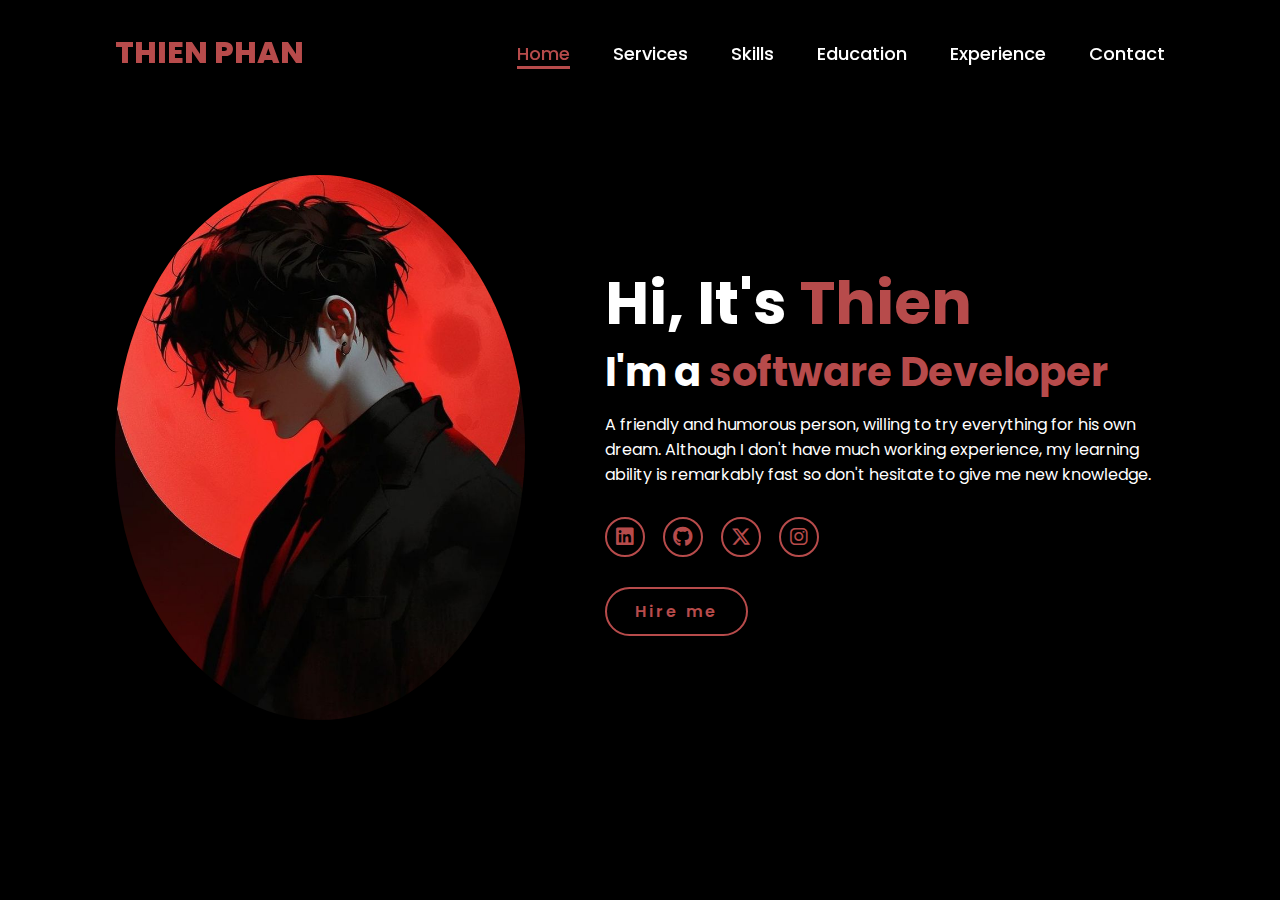
==== profile.html @ b1e02eae "Add files via upload" ====
<!DOCTYPE html>
<html lang="en">
    
<head>
    <meta charset="UTF-8">
    <meta name="viewport" content="width=device-width, initial-scale=1.0">
    <link rel="stylesheet" href="https://cdnjs.cloudflare.com/ajax/libs/font-awesome/6.5.2/css/all.min.css">
    <link rel="stylesheet" href="style_profile.css">
    <title>Portfolio Website</title>
</head>
<body>
    <header>
        <a href="#" class="logo">THIEN PHAN</a>

        <nav>
            <a href="#" class="active"> Home</a>
            <a href="#" >Services</a>
            <a href="#" >Skills</a>
            <a href="#" >Education</a>
            <a href="#" >Experience</a>
            <a href="#" >Contact</a>
        </nav>
    </header>
    <section class="home">
        <div class="home-img">
            <img src="images/main.jpg" alt="">
        </div>
        <div class="home-content">
            <h1>Hi, It's <span>Thien</span></h1>
            <h3 class="typing-text">I'm a <span></span></h3>
            <p>A friendly and humorous person, willing to try everything for his own dream. Although I don't have much working experience, my learning ability is remarkably fast so don't hesitate to give me new knowledge.</p>
            <div class="social-icons">
                <a href="#"><i class="fa-brands fa-linkedin"></i></a>
                <a href="#"><i class="fa-brands fa-github"></i></a>
                <a href="#"><i class="fa-brands fa-x-twitter"></i></a>
                <a href="#"><i class="fa-brands fa-instagram"></i></a>
            </div>
            <a href="#" class="btn">Hire me</a>
        </div>
    </section>
</body>
</html>
---- style_profile.css ----
@import url('https://fonts.googleapis.com/css2?family=Poppins:wght@100;200;300;400;500;600&display=swap');

*{
    margin: 0;
    padding: 0;
    box-sizing: border-box;
    text-decoration: none;
    border: none;
    outline: none;
    font-family: 'Poppins', sans-serif;
}

html{
    font-size: 62.5%;
}

body{
    width: 100%;
    height: 100vh;
    overflow-x: hidden;
    background-color: black;
    color: white;
}

header{
    margin-top: 20px;
    position: fixed;
    top: 0;
    left: 0;
    width: 100%;
    padding: 1rem 9%;
    background-color: transparent;
    filter: drop-shadow(10px);
    display: flex;
    justify-content: space-between;
    align-items: center;
    z-index: 100;
}

.logo{
    font-size: 3rem;
    color: #b74b4b;
    font-weight: 800;
    cursor: pointer;
    transition: 0.5s ease;
}

.logo:hover{
    transform: scale(1.1);
}

nav a{
    font-size: 1.8rem;
    color: white;
    margin-left: 4rem;
    font-weight: 500;
    transition: 0.3s ease;
    border-bottom: 3px solid transparent;
}

nav a:hover,
nav a.active{
    color: #b74b4b;
    border-bottom: 3px solid #b74b4b;
}

@media(max-width:995px){
    nav{
        position: absolute;
        display: none;
        top: 0;
        right: 0;
        width: 40%;
        border-left: 3px solid #b74b4b;
        border-bottom: 3px solid #b74b4b;
        border-bottom-left-radius: 2rem;
        padding: 1rem solid;
        background-color: #161616;
        border-top: 0.1rem solid rgba(0,0,0,0.1);
    }

    nav.active{
        display: block;
    }

    nav a{
        display: block;
        font-size: 2rem;
        margin: 3rem 0;
    }

    nav a:hover,
    nav a.active{
        padding: 1rem;
        border-radius: 0.5rem;
        border-bottom: 0.5rem solid #b74b4b;
    }
}

section{
    min-height: 100vh;
    padding: 5rem 9% 5rem;
}

.home{
    display: flex;
    justify-content: center;
    align-items: center;
    gap: 8rem;
    background-color: black;
}

.home .home-content h1{
    font-size: 6rem;
    font-weight: 700;
    line-height: 1.3;
}

span{
    color: #b74b4b;
}

.home-content h3{
    font-size: 4rem;
    margin-bottom: 1rem;
    font-weight: 700;
}

.home-content p{
    font-size: 1.6rem;
}

.home-img{
    border-radius: 50%;
}

.home-img img{
    position: relative;
    width: 32vw;
    border-radius: 50%;
    box-shadow: 0 0 25px solid #b74b4b;
    cursor: pointer;
    transition: 0.2s linear;
}

.home-img img:hover{
    font-size: 1.8rem;
    font-weight: 500;
}

.social-icons a{
    display: inline-flex;
    justify-content: center;
    align-items: center;
    width: 4rem;
    height: 4rem;
    background-color: transparent;
    border: 0.2rem solid #b74b4b;
    font-size: 2rem;
    border-radius: 50%;
    margin: 3rem 1.5rem 3rem 0;
    transition: 0.3s ease;
    color: #b74b4b;
}

.social-icons a:hover{
    color: black;
    transform: scale(1.3) translateY(-5px);
    background-color: #b74b4b;
    box-shadow: 0  0 25px #b74b4b;
}

.btn{
    display: inline-block;
    padding: 1rem 2.8rem;
    background-color: black;
    border-radius: 4rem;
    font-size: 1.6rem;
    color: #b74b4b;
    letter-spacing: 0.3rem;
    font-weight: 600;
    border: 2px solid #b74b4b;
    transition: 0.3s ease;
    cursor: pointer;
}

.btn:hover{
    transform: scale3d(1.03);
    background-color: #b74b4b;
    color: black;
    box-shadow: 0 0 25px #b74b4b;
}

.typing-text{
    font-size: 34px;
    font-weight: 600;
    min-width: 280px;
}

.typing-text span{
    position: relative;
}

.typing-text span::before{
    content: "software Developer";
    color: #b74b4b;
    animation: words 20s infinite;
}

.typing-text span::after{
    content: "";
    background-color: black;
    position: absolute;
    width: calc(100% + 8px);
    height: 100%;
    border-left: 3px solid black;
    right: -8;
    animation: cursor 0.6s infinite;
}

@keyframes cursor{
    to{
        border-left: 3px solid #b74b4b;
    }
}

@keyframes words{
    0%, 20%{
        content: "Web Developer";
    }
    21%, 40%{
        content: "Developer";
    }
    41%, 60%{
        content: "Web Designer";
    }
    61%, 80%{
        content: "Youtuber";
    }
    81%, 100%{
        content: "Script Writer";
    }
}

@media (max-width: 1000px){
    .home{
        gap: 4rem;
    }
}

@media(max-width:995px){
    .home{
        flex-direction: column;
        margin: 5rem 4rem;
    }

    .home .home-content h3{
        font-size: 2.5rem;
    }

    .home-content h1{
        font-size: 5rem;
    }

    .home-img img{
        width: 70vw;
        margin-top: 4rem;
    }
}
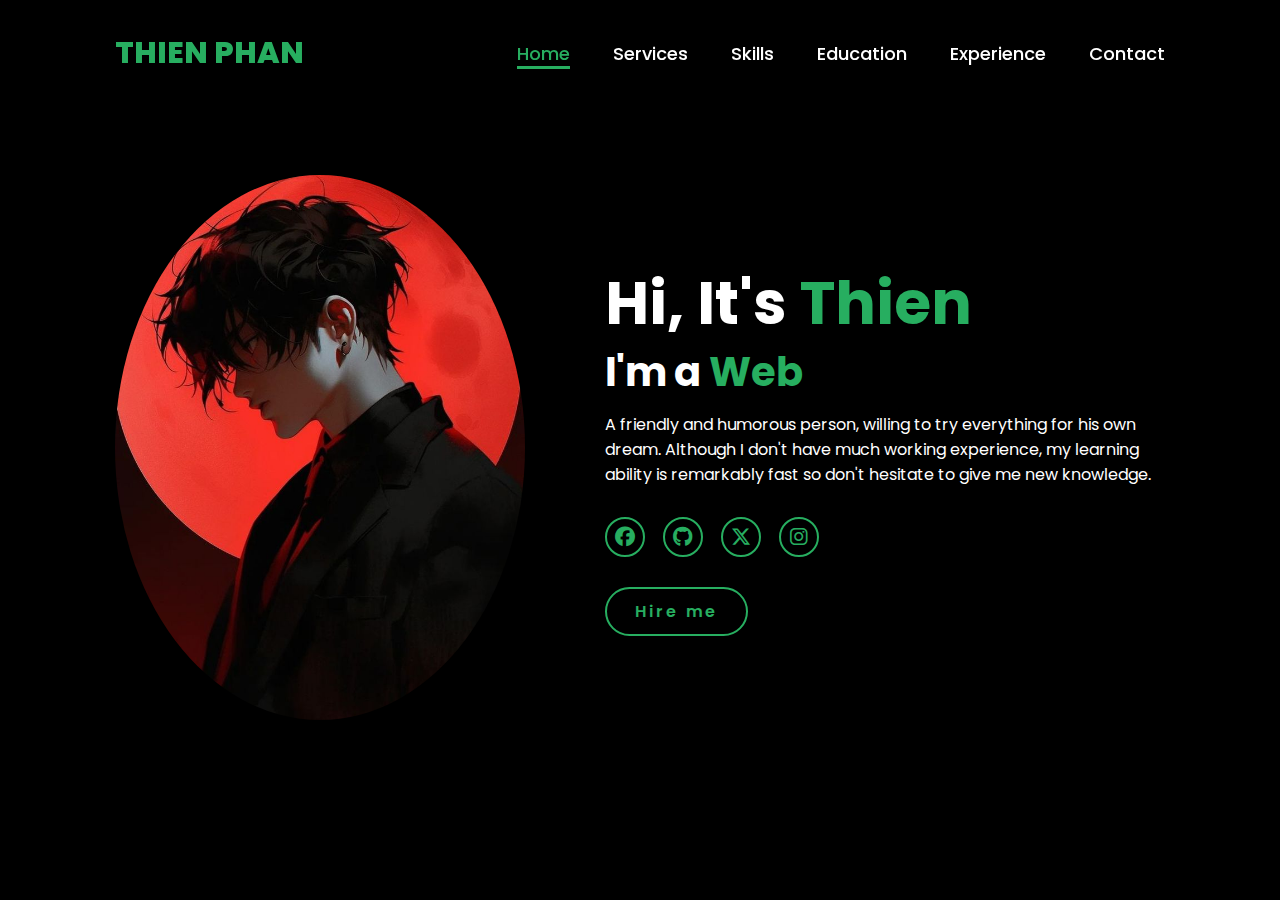
==== commit 07d349f3: "Add files via upload" ====
--- a/profile.html
+++ b/profile.html
@@ -30,13 +30,16 @@
             <h3 class="typing-text">I'm a <span></span></h3>
             <p>A friendly and humorous person, willing to try everything for his own dream. Although I don't have much working experience, my learning ability is remarkably fast so don't hesitate to give me new knowledge.</p>
             <div class="social-icons">
-                <a href="#"><i class="fa-brands fa-linkedin"></i></a>
-                <a href="#"><i class="fa-brands fa-github"></i></a>
+                <a href="https://fb.com/100018207820231"><i class="fa-brands fa-facebook"></i></a>
+                <a href="https://github.com/manhthien2005"><i class="fa-brands fa-github"></i></a>
                 <a href="#"><i class="fa-brands fa-x-twitter"></i></a>
-                <a href="#"><i class="fa-brands fa-instagram"></i></a>
+                <a href="https://www.instagram.com/fdmt_2205/"><i class="fa-brands fa-instagram"></i></a>
             </div>
             <a href="#" class="btn">Hire me</a>
         </div>
     </section>
+
+    <!-- Thêm file JavaScript tại đây -->
+    <script src="typing.js"></script>
 </body>
 </html>--- a/style_profile.css
+++ b/style_profile.css
@@ -39,7 +39,7 @@
 
 .logo{
     font-size: 3rem;
-    color: #b74b4b;
+    color: #27ae60 ;
     font-weight: 800;
     cursor: pointer;
     transition: 0.5s ease;
@@ -60,8 +60,8 @@
 
 nav a:hover,
 nav a.active{
-    color: #b74b4b;
-    border-bottom: 3px solid #b74b4b;
+    color: #27ae60 ;
+    border-bottom: 3px solid #27ae60 ;
 }
 
 @media(max-width:995px){
@@ -71,8 +71,8 @@
         top: 0;
         right: 0;
         width: 40%;
-        border-left: 3px solid #b74b4b;
-        border-bottom: 3px solid #b74b4b;
+        border-left: 3px solid #27ae60 ;
+        border-bottom: 3px solid #27ae60 ;
         border-bottom-left-radius: 2rem;
         padding: 1rem solid;
         background-color: #161616;
@@ -93,7 +93,7 @@
     nav a.active{
         padding: 1rem;
         border-radius: 0.5rem;
-        border-bottom: 0.5rem solid #b74b4b;
+        border-bottom: 0.5rem solid #27ae60 ;
     }
 }
 
@@ -117,7 +117,7 @@
 }
 
 span{
-    color: #b74b4b;
+    color: #27ae60 ;
 }
 
 .home-content h3{
@@ -138,7 +138,7 @@
     position: relative;
     width: 32vw;
     border-radius: 50%;
-    box-shadow: 0 0 25px solid #b74b4b;
+    box-shadow: 0 0 25px solid #27ae60 ;
     cursor: pointer;
     transition: 0.2s linear;
 }
@@ -155,19 +155,19 @@
     width: 4rem;
     height: 4rem;
     background-color: transparent;
-    border: 0.2rem solid #b74b4b;
+    border: 0.2rem solid #27ae60 ;
     font-size: 2rem;
     border-radius: 50%;
     margin: 3rem 1.5rem 3rem 0;
     transition: 0.3s ease;
-    color: #b74b4b;
+    color: #27ae60 ;
 }
 
 .social-icons a:hover{
     color: black;
     transform: scale(1.3) translateY(-5px);
-    background-color: #b74b4b;
-    box-shadow: 0  0 25px #b74b4b;
+    background-color: #27ae60 ;
+    box-shadow: 0  0 25px #27ae60 ;
 }
 
 .btn{
@@ -176,19 +176,19 @@
     background-color: black;
     border-radius: 4rem;
     font-size: 1.6rem;
-    color: #b74b4b;
+    color: #27ae60 ;
     letter-spacing: 0.3rem;
     font-weight: 600;
-    border: 2px solid #b74b4b;
+    border: 2px solid #27ae60 ;
     transition: 0.3s ease;
     cursor: pointer;
 }
 
 .btn:hover{
     transform: scale3d(1.03);
-    background-color: #b74b4b;
+    background-color: #27ae60 ;
     color: black;
-    box-shadow: 0 0 25px #b74b4b;
+    box-shadow: 0 0 25px #27ae60 ;
 }
 
 .typing-text{
@@ -202,11 +202,14 @@
 }
 
 .typing-text span::before{
-    content: "software Developer";
-    color: #b74b4b;
-    animation: words 20s infinite;
-}
-
+    content: "";
+    color: #27ae60 ;
+    animation: words 30s infinite;
+    white-space: nowrap;
+    overflow: hidden;
+}
+
+    
 .typing-text span::after{
     content: "";
     background-color: black;
@@ -220,27 +223,10 @@
 
 @keyframes cursor{
     to{
-        border-left: 3px solid #b74b4b;
-    }
-}
-
-@keyframes words{
-    0%, 20%{
-        content: "Web Developer";
-    }
-    21%, 40%{
-        content: "Developer";
-    }
-    41%, 60%{
-        content: "Web Designer";
-    }
-    61%, 80%{
-        content: "Youtuber";
-    }
-    81%, 100%{
-        content: "Script Writer";
-    }
-}
+        border-left: 3px solid #27ae60 ;
+    }
+}
+
 
 @media (max-width: 1000px){
     .home{
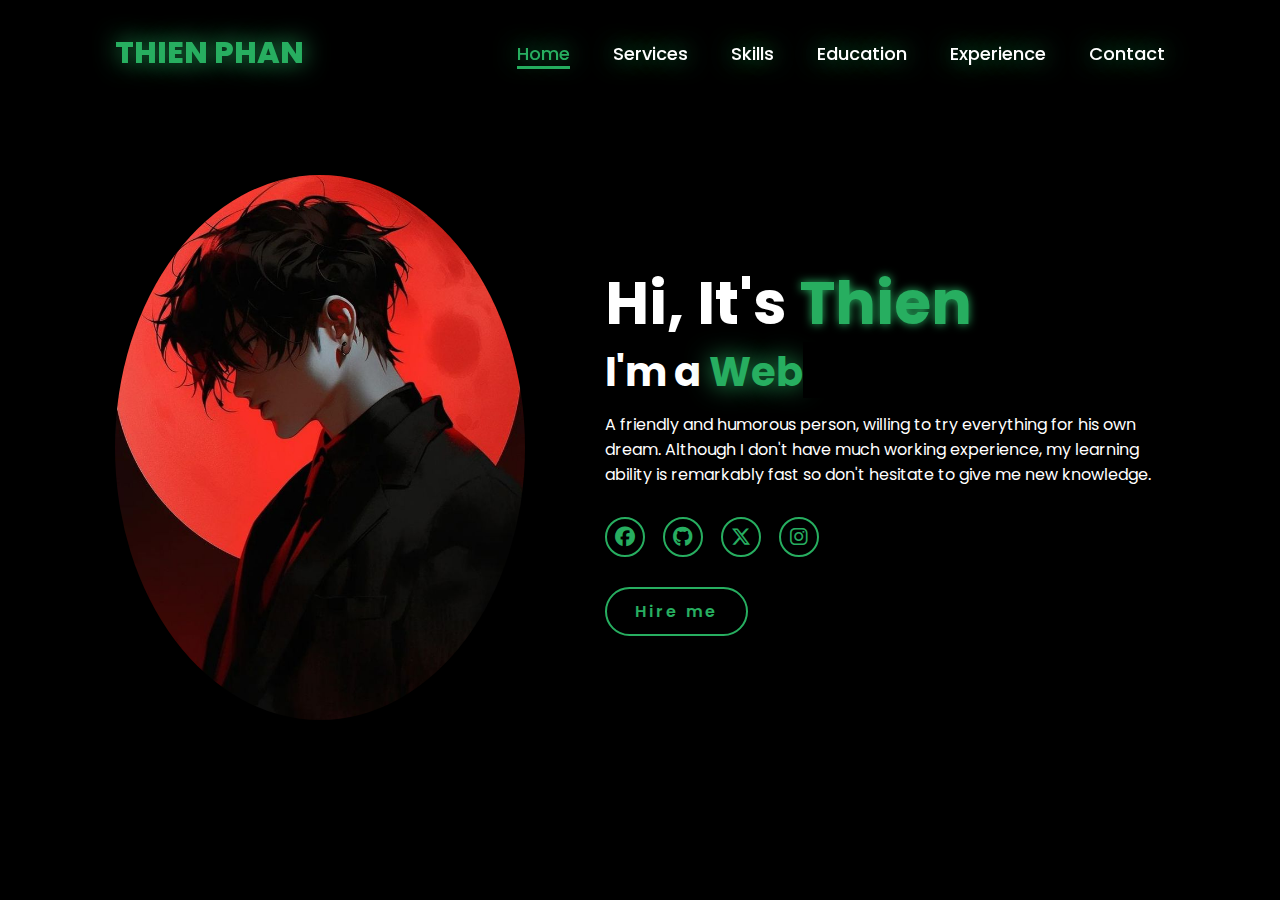
==== commit 033b058f: "Add files via upload" ====
--- a/profile.html
+++ b/profile.html
@@ -5,7 +5,8 @@
     <meta charset="UTF-8">
     <meta name="viewport" content="width=device-width, initial-scale=1.0">
     <link rel="stylesheet" href="https://cdnjs.cloudflare.com/ajax/libs/font-awesome/6.5.2/css/all.min.css">
-    <link rel="stylesheet" href="style_profile.css">
+    <link rel="stylesheet" href="CSS/style_profile.css">
+    <link rel="stylesheet" href="CSS/glow.css">    
     <title>Portfolio Website</title>
 </head>
 <body>
@@ -13,12 +14,12 @@
         <a href="#" class="logo">THIEN PHAN</a>
 
         <nav>
-            <a href="#" class="active"> Home</a>
+            <a href="profile.html" class="active"> Home</a>
             <a href="#" >Services</a>
             <a href="#" >Skills</a>
             <a href="#" >Education</a>
             <a href="#" >Experience</a>
-            <a href="#" >Contact</a>
+            <a href="contact.html">Contact</a>
         </nav>
     </header>
     <section class="home">
@@ -26,7 +27,7 @@
             <img src="images/main.jpg" alt="">
         </div>
         <div class="home-content">
-            <h1>Hi, It's <span>Thien</span></h1>
+            <h1>Hi, It's <span class="glow">Thien</span></h1>
             <h3 class="typing-text">I'm a <span></span></h3>
             <p>A friendly and humorous person, willing to try everything for his own dream. Although I don't have much working experience, my learning ability is remarkably fast so don't hesitate to give me new knowledge.</p>
             <div class="social-icons">
@@ -39,7 +40,8 @@
         </div>
     </section>
 
+
     <!-- Thêm file JavaScript tại đây -->
-    <script src="typing.js"></script>
+    <script src="JS/typing.js"></script>
 </body>
 </html>--- a/CSS/style_profile.css
+++ b/CSS/style_profile.css
@@ -0,0 +1,261 @@
+@import url('https://fonts.googleapis.com/css2?family=Poppins:wght@100;200;300;400;500;600&display=swap');
+
+*{
+    margin: 0;
+    padding: 0;
+    box-sizing: border-box;
+    text-decoration: none;
+    border: none;
+    outline: none;
+    font-family: 'Poppins', sans-serif;
+}
+
+html{
+    font-size: 62.5%;
+}
+
+body{
+    width: 100%;
+    height: 100vh;
+    overflow-x: hidden;
+    background-color: black;
+    color: white;
+}
+
+header{
+    margin-top: 20px;
+    position: fixed;
+    top: 0;
+    left: 0;
+    width: 100%;
+    padding: 1rem 9%;
+    background-color: transparent;
+    filter: drop-shadow(10px);
+    display: flex;
+    justify-content: space-between;
+    align-items: center;
+    z-index: 100;
+    text-shadow: 0 0 25px #27ae60;
+}
+
+.logo{
+    font-size: 3rem;
+    color: #27ae60 ;
+    font-weight: 800;
+    cursor: pointer;
+    transition: 0.5s ease;
+    text-shadow: 0 0 25px #27ae60;
+}
+
+.logo:hover{
+    transform: scale(1.1);
+}
+
+nav a{
+    font-size: 1.8rem;
+    color: white;
+    margin-left: 4rem;
+    font-weight: 500;
+    transition: 0.3s ease;
+    border-bottom: 3px solid transparent;
+}
+
+nav a:hover,
+nav a.active{
+    color: #27ae60 ;
+    border-bottom: 3px solid #27ae60 ;
+}
+
+@media(max-width:995px){
+    nav{
+        position: absolute;
+        display: none;
+        top: 0;
+        right: 0;
+        width: 40%;
+        border-left: 3px solid #27ae60 ;
+        border-bottom: 3px solid #27ae60 ;
+        border-bottom-left-radius: 2rem;
+        padding: 1rem solid;
+        background-color: #161616;
+        border-top: 0.1rem solid rgba(0,0,0,0.1);
+        text-shadow: 0 0 25px #27ae60;
+
+    }
+
+    nav.active{
+        display: block;
+    }
+
+    nav a{
+        display: block;
+        font-size: 2rem;
+        margin: 3rem 0;
+    }
+
+    nav a:hover,
+    nav a.active{
+        padding: 1rem;
+        border-radius: 0.5rem;
+        border-bottom: 0.5rem solid #27ae60 ;
+    }
+}
+
+section{
+    min-height: 100vh;
+    padding: 5rem 9% 5rem;
+}
+
+.home{
+    display: flex;
+    justify-content: center;
+    align-items: center;
+    gap: 8rem;
+    background-color: black;
+}
+
+.home .home-content h1{
+    font-size: 6rem;
+    font-weight: 700;
+    line-height: 1.3;
+}
+
+span{
+    color: #27ae60 ;
+}
+
+.home-content h3{
+    font-size: 4rem;
+    margin-bottom: 1rem;
+    font-weight: 700;
+}
+
+.home-content p{
+    font-size: 1.6rem;
+}
+
+.home-img{
+    border-radius: 50%;
+}
+
+.home-img img{
+    position: relative;
+    width: 32vw;
+    border-radius: 50%;
+    box-shadow: 0 0 25px solid #27ae60 ;
+    cursor: pointer;
+    transition: 0.2s linear;
+}
+
+.home-img img:hover{
+    font-size: 1.8rem;
+    font-weight: 500;
+}
+
+.social-icons a{
+    display: inline-flex;
+    justify-content: center;
+    align-items: center;
+    width: 4rem;
+    height: 4rem;
+    background-color: transparent;
+    border: 0.2rem solid #27ae60 ;
+    font-size: 2rem;
+    border-radius: 50%;
+    margin: 3rem 1.5rem 3rem 0;
+    transition: 0.3s ease;
+    color: #27ae60 ;
+}
+
+.social-icons a:hover{
+    color: black;
+    transform: scale(1.3) translateY(-5px);
+    background-color: #27ae60 ;
+    box-shadow: 0  0 25px #27ae60 ;
+}
+
+.btn{
+    display: inline-block;
+    padding: 1rem 2.8rem;
+    background-color: black;
+    border-radius: 4rem;
+    font-size: 1.6rem;
+    color: #27ae60 ;
+    letter-spacing: 0.3rem;
+    font-weight: 600;
+    border: 2px solid #27ae60 ;
+    transition: 0.3s ease;
+    cursor: pointer;
+}
+
+.btn:hover{
+    transform: scale3d(1.03);
+    background-color: #27ae60 ;
+    color: black;
+    box-shadow: 0 0 25px #27ae60 ;
+}
+
+.typing-text{
+    font-size: 34px;
+    font-weight: 600;
+    min-width: 280px;
+}
+
+.typing-text span{
+    position: relative;
+    text-shadow: 0 0 25px #27ae60;
+}
+
+.typing-text span::before{
+    content: "";
+    color: #27ae60 ;
+    animation: words 30s infinite;
+    white-space: nowrap;
+    overflow: hidden;
+}
+
+    
+.typing-text span::after{
+    content: "";
+    background-color: black;
+    position: absolute;
+    width: calc(100% + 8px);
+    height: 100%;
+    border-left: 3px solid black;
+    right: -8;
+    animation: cursor 0.6s infinite;
+}
+
+@keyframes cursor{
+    to{
+        border-left: 3px solid #27ae60 ;
+    }
+}
+
+
+@media (max-width: 1000px){
+    .home{
+        gap: 4rem;
+    }
+}
+
+@media(max-width:995px){
+    .home{
+        flex-direction: column;
+        margin: 5rem 4rem;
+    }
+
+    .home .home-content h3{
+        font-size: 2.5rem;
+    }
+
+    .home-content h1{
+        font-size: 5rem;
+    }
+
+    .home-img img{
+        width: 70vw;
+        margin-top: 4rem;
+    }
+}
+
--- a/CSS/glow.css
+++ b/CSS/glow.css
@@ -0,0 +1,3 @@
+.glow {
+    text-shadow: 0 0 10px #27ae60;
+}
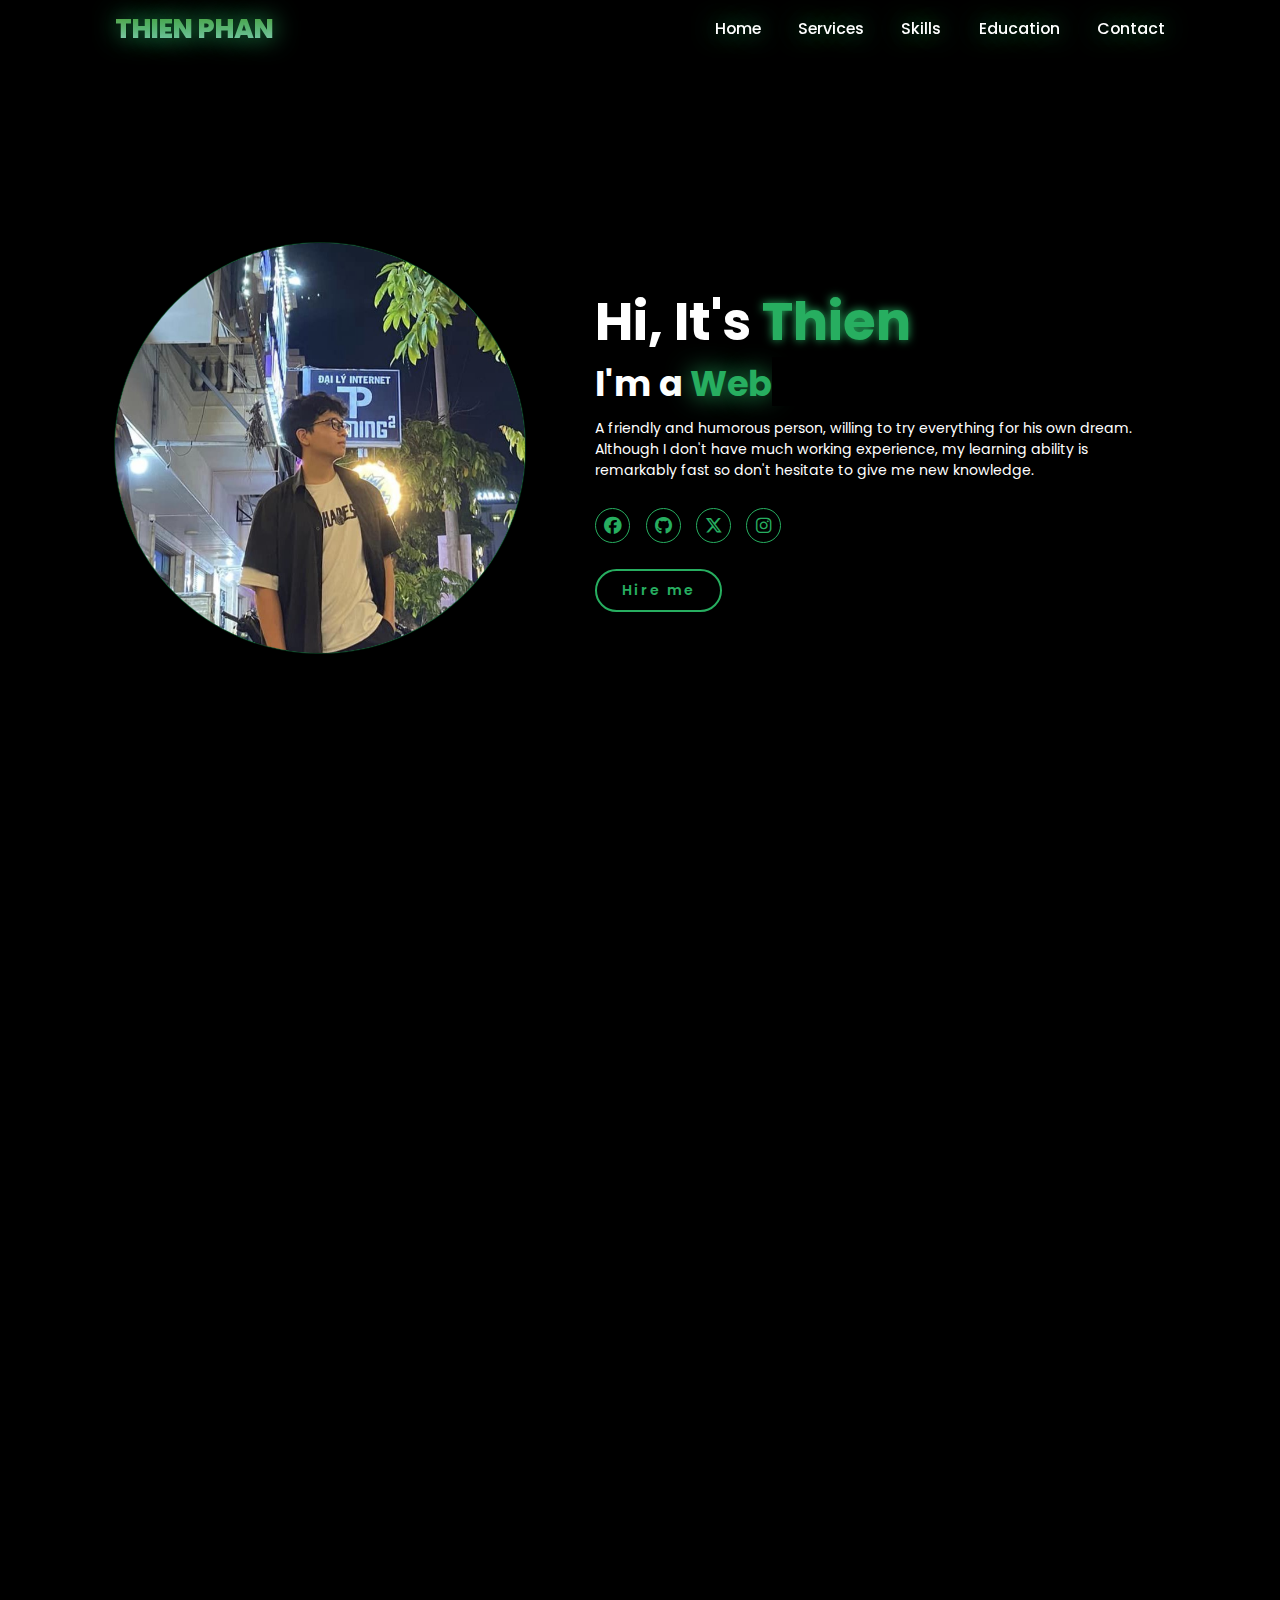
==== commit e1a3e25b: "Add files via upload" ====
--- a/profile.html
+++ b/profile.html
@@ -8,40 +8,188 @@
     <link rel="stylesheet" href="CSS/style_profile.css">
     <link rel="stylesheet" href="CSS/glow.css">    
     <title>Portfolio Website</title>
+    <link rel="icon" href="CSS/images/profile_logo.png" type="image/x-icon"/>
 </head>
 <body>
-    <header>
-        <a href="#" class="logo">THIEN PHAN</a>
-
-        <nav>
-            <a href="profile.html" class="active"> Home</a>
-            <a href="#" >Services</a>
-            <a href="#" >Skills</a>
-            <a href="#" >Education</a>
-            <a href="#" >Experience</a>
-            <a href="contact.html">Contact</a>
-        </nav>
+    <header class ="header">
+        <a href="#Home" class="logo">THIEN PHAN</a>
+        <i class="fa-solid fa-bars" id="menu-icon"></i>
+        <nav class="nav">
+                <a href="#Home"> Home</a>
+                <a href="#Services">Services</a>
+                <a href="#Skill" >Skills</a>
+                <a href="#Education" >Education</a>
+                <a href="#Contact">Contact</a>
+        </nav>  
     </header>
-    <section class="home">
+    <section class="home" id="Home">
         <div class="home-img">
-            <img src="images/main.jpg" alt="">
+            <img src="CSS/images/main.jpg" alt="">
         </div>
         <div class="home-content">
             <h1>Hi, It's <span class="glow">Thien</span></h1>
             <h3 class="typing-text">I'm a <span></span></h3>
             <p>A friendly and humorous person, willing to try everything for his own dream. Although I don't have much working experience, my learning ability is remarkably fast so don't hesitate to give me new knowledge.</p>
             <div class="social-icons">
-                <a href="https://fb.com/100018207820231"><i class="fa-brands fa-facebook"></i></a>
-                <a href="https://github.com/manhthien2005"><i class="fa-brands fa-github"></i></a>
-                <a href="#"><i class="fa-brands fa-x-twitter"></i></a>
-                <a href="https://www.instagram.com/fdmt_2205/"><i class="fa-brands fa-instagram"></i></a>
+                <a href="https://fb.com/100018207820231" target="_blank" rel="noopener noreferrer"><i class="fa-brands fa-facebook"></i></a>
+                <a href="https://github.com/manhthien2005" target="_blank" rel="noopener noreferrer"><i class="fa-brands fa-github"></i></a>
+                <a href="#"><i class="fa-brands fa-x-twitter" target="_blank" rel="noopener noreferrer"></i></a>
+                <a href="https://www.instagram.com/fdmt_2205/" target="_blank" rel="noopener noreferrer"><i class="fa-brands fa-instagram"></i></a>
             </div>
-            <a href="#" class="btn">Hire me</a>
+            <a href="#Contact" class="btn">Hire me</a>
         </div>
     </section>
 
+    <section class="services"  id="Services">
+        <h2 class="heading"> Services </h2>
+        <div class="services-container">
 
+            <div class="services-box"> 
+                <div class="services-info"> 
+                    <h4>Graphic Designer</h4>
+                    <p>Still Studying!!!</p>
+                </div>
+            </div>
+
+            <div class="services-box"> 
+                <div class="services-info"> 
+                    <h4>Web Designer</h4>
+                    <p>Still Studying!!!</p>
+                </div>
+            </div>
+
+            <div class="services-box"> 
+                <div class="services-info"> 
+                    <h4>Web Developer</h4>
+                    <p>Still Studying!!!</p>
+                </div>
+            </div>
+
+            <div class="services-box"> 
+                <div class="services-info"> 
+                    <h4>UI/ UX Designer</h4>
+                    <p>Still Studying!!!</p>
+                </div>
+            </div>
+
+            <div class="services-box"> 
+                <div class="services-info"> 
+                    <h4>Frontend Development</h4>
+                    <p>Still Studying!!!</p>
+                </div>
+            </div>
+
+            <div class="services-box"> 
+                <div class="services-info"> 
+                    <h4>Backend Development</h4>
+                    <p>Still Studying!!!</p>
+                </div>
+            </div>
+        </div>
+
+    </section>
+    <section class="skills" id="Skill"> 
+        <h2 class="heading">Skills</h2>
+        <div class="container">
+            <div class="row" id="skillsContainer">
+                <div class="bar">
+                    <div class="info">
+                        <img src="CSS/images/Skills/python-logo.png">
+                        <span> Python</span>
+                    </div>
+                </div>
+                <div class="bar">
+                    <div class="info">
+                        <img src="CSS/images/Skills/C++.png">
+                        <span> C++</span>
+                    </div>
+                </div>
+            </div>
+        </div>
+    </section>
+
+    <section class="education" id="Education">
+        <h2 class="heading">My <span>Education</span>
+            <div class="timeline">
+
+                <div class="container right">
+                    <div class="content">
+                        <div class="tag">
+                            <h2>University</h2>
+                        </div>
+                        <div class="decs">
+                            <p><img src="CSS/images/logo-siu.png" alt="Logo" class="logo-small"> SIU - Sai Gon International University (2023 - 2027)</p>
+                        </div>
+                    </div>
+                </div>
+
+                <div class="container left">
+                    <div class="content">
+                        <div class="tag">
+                            <h2>High School</h2>
+                        </div>
+                        <div class="decs">
+                            <p><img src="CSS/images/NT-logo.png" alt="Logo" class="logo-small"> Nguyen Tran High School (2020 - 2023)</p>
+                        </div>
+                    </div>
+                </div>
+
+                <div class="container right">
+                    <div class="content">
+                        <div class="tag">
+                            <h2>Internship</h2>
+                        </div>
+                        <div class="decs">
+                            <p>Still Studying!</p>
+                        </div>
+                    </div>
+                </div>
+
+                <div class="container left">
+                    <div class="content">
+                        <div class="tag">
+                            <h2>Job-1</h2>
+                        </div>
+                        <div class="decs">
+                            <p>Still Studying!</p>
+                        </div>
+                    </div>
+                </div>
+
+                <div class="container right">
+                    <div class="content">
+                        <div class="tag">
+                            <h2>Job-2</h2>
+                        </div>
+                        <div class="decs">
+                            <p>Still Studying!</p>
+                        </div>
+                    </div>
+                </div>
+            </div>
+        </h2>
+    </section>
+
+    <section class="contact" id="Contact">
+        <h2 class="heading">Contact <span>Me</span></h2>
+        <form action="">
+                <div class="input-box">
+                    <input type="text" name="name" placeholder="Name" required>
+                    <input type="email" placeholder="Email" required>
+                    <input type="text" placeholder="Phone Number" required>
+                    <input type="text" placeholder="Subject">
+                </div>
+                <textarea name="" id="" cols="30" rows="8" placeholder="Your Message"></textarea>
+                <input type="submit" value="Send Message" class="btn">
+        </form>
+    </section>
+
+    <footer class="footer">
+        <p class="copyright" data-value="© Phan Dien Manh Thien | All Right Reserved 2024"> © Phan Dien Manh Thien | All Right Reserved 2024</p>
+    </footer>
     <!-- Thêm file JavaScript tại đây -->
     <script src="JS/typing.js"></script>
+    <script src="JS/hacker_type.js"></script>
+    <!-- <script src="JS/script.js"></script> -->
 </body>
 </html>--- a/CSS/style_profile.css
+++ b/CSS/style_profile.css
@@ -1,6 +1,7 @@
 @import url('https://fonts.googleapis.com/css2?family=Poppins:wght@100;200;300;400;500;600&display=swap');
 
-*{
+* {
+    scroll-behavior: smooth;
     margin: 0;
     padding: 0;
     box-sizing: border-box;
@@ -10,8 +11,29 @@
     font-family: 'Poppins', sans-serif;
 }
 
+:root {
+    --bg--color: black;
+    --second-bg-color: black;
+    --text-color: #fff;
+    --main-color: #7b4bb7;
+}
+
 html{
     font-size: 62.5%;
+    overflow-x: hidden;
+    scroll-behavior: smooth;
+}
+
+html::-webkit-scrollbar {
+    width: 0.5rem;
+}
+
+html::-webkit-scrollbar-track {
+    background: var(--bg--color);
+}
+
+html::-webkit-scrollbar-thumb {
+    background: var(--main--color);
 }
 
 body{
@@ -20,16 +42,16 @@
     overflow-x: hidden;
     background-color: black;
     color: white;
-}
-
-header{
-    margin-top: 20px;
+    scroll-behavior: smooth;
+}
+
+.header{
     position: fixed;
     top: 0;
     left: 0;
     width: 100%;
     padding: 1rem 9%;
-    background-color: transparent;
+    background-color: rgba(0, 0, 0, 0.7);
     filter: drop-shadow(10px);
     display: flex;
     justify-content: space-between;
@@ -38,20 +60,26 @@
     text-shadow: 0 0 25px #27ae60;
 }
 
-.logo{
+.logo {
     font-size: 3rem;
-    color: #27ae60 ;
+    background: linear-gradient(to bottom, #429317, #a6dfe9);
+    -webkit-background-clip: text;  /* For Safari and Chrome */
+    -moz-background-clip: text;     /* For Firefox */
+    background-clip: text;          /* Standard property */
+    color: transparent;
     font-weight: 800;
     cursor: pointer;
     transition: 0.5s ease;
     text-shadow: 0 0 25px #27ae60;
 }
 
+
+
 .logo:hover{
     transform: scale(1.1);
 }
 
-nav a{
+.nav a{
     font-size: 1.8rem;
     color: white;
     margin-left: 4rem;
@@ -60,41 +88,52 @@
     border-bottom: 3px solid transparent;
 }
 
-nav a:hover,
-nav a.active{
+.nav a:hover,
+.nav a.active{
     color: #27ae60 ;
     border-bottom: 3px solid #27ae60 ;
 }
+ 
+#menu-icon {
+    font-size: 1.8rem;
+    color: #27ae60;
+    display: none;
+}
 
 @media(max-width:995px){
-    nav{
+    #menu-icon {
+        display: block;
+
+    }
+
+
+    .nav{
         position: absolute;
-        display: none;
-        top: 0;
+        top: 100%;
         right: 0;
         width: 40%;
         border-left: 3px solid #27ae60 ;
         border-bottom: 3px solid #27ae60 ;
         border-bottom-left-radius: 2rem;
-        padding: 1rem solid;
-        background-color: #161616;
-        border-top: 0.1rem solid rgba(0,0,0,0.1);
+        padding: 1rem 3%;
+        background-color: black;
+        border-top: 0.1rem solid rgba(0,0,0,0.4);
         text-shadow: 0 0 25px #27ae60;
-
-    }
-
-    nav.active{
+        display: none;
+    }
+
+    .nav.active{
         display: block;
     }
 
-    nav a{
+    .nav a{
         display: block;
         font-size: 2rem;
         margin: 3rem 0;
     }
 
-    nav a:hover,
-    nav a.active{
+    .nav a:hover,
+    .nav a.active{
         padding: 1rem;
         border-radius: 0.5rem;
         border-bottom: 0.5rem solid #27ae60 ;
@@ -141,8 +180,9 @@
 .home-img img{
     position: relative;
     width: 32vw;
+    object-fit: cover;
     border-radius: 50%;
-    box-shadow: 0 0 25px solid #27ae60 ;
+    box-shadow: 0 0 1px #27ae60, 0 0 1px #27ae60, 0 0 1px #27ae60;
     cursor: pointer;
     transition: 0.2s linear;
 }
@@ -150,6 +190,20 @@
 .home-img img:hover{
     font-size: 1.8rem;
     font-weight: 500;
+    transform: scale(1.01);
+    animation: pulse 3s infinite ease-in-out; /* Sử dụng ease-in-out cho chuyển động mượt mà */
+}
+
+@keyframes pulse {
+    0% {
+        box-shadow: 0 0 6px #35c06f, 0 0 15px #35c06f, 0 0 22px #35c06f;
+    }
+    50% {
+        box-shadow: 0 0 15px #35c06f, 0 0 37px #35c06f, 0 0 50px #35c06f;
+    }
+    100% {
+        box-shadow: 0 0 6px #35c06f, 0 0 15px #35c06f, 0 0 22px #35c06f;
+    }
 }
 
 .social-icons a{
@@ -259,3 +313,389 @@
     }
 }
 
+.heading {
+    text-align: center;
+    font-size: 5rem;
+}
+
+.services {
+    background: #000000;
+}
+
+.services-container {
+    display: grid;
+    grid-template-columns: repeat(3, 1fr);
+    align-items: center;
+    gap: 2.5em;
+}
+ 
+.services-box {
+    background-color: #27ae60;
+    height: 250px;
+    border-radius: 3rem;
+    cursor: pointer;
+    transition: 0.3 ease;
+}
+
+.services-box:hover {
+    background: rgb(215, 255, 240);
+    color: #067133;
+    transform: scale(1.03);
+    /* border: 1px solid #27ae60; */
+}
+
+.services-box .services-info {
+    display: flex;
+    flex-direction: column;
+    text-align: left;
+    max-height: 300;
+    justify-content: center;
+    align-items: baseline;
+    padding: 5rem;
+}
+
+.services-info h4{
+    font-size: 2.5rem;
+    font-weight: 500;
+    margin-bottom: 1rem;
+    text-align: center;
+}
+
+.services-info p{
+    font-size: 1.6rem;
+    font-weight: 400;
+    max-height: 100px;
+    margin: auto;
+    text-align: center;
+}
+
+@media (max-width: 991px) {
+    section {
+        padding: 10rem 3% 2rem;
+    }
+
+    .services {
+        padding-bottom: 7rem;
+    }
+}
+
+@media (max-width: 895px) {
+    .services h2{
+        margin-bottom: 3rem;
+    }
+    .services-container {
+        grid-template-columns: repeat(1, 1fr);
+    }
+}
+
+
+/* Skills Section */
+
+.skills {
+    background: black;
+}
+
+.skills .container{
+    background: rgb(0, 19, 7);
+    color: white;
+    border-radius: 1rem;
+    padding: 2rem;
+    width: 70%;
+    margin: auto;
+    margin-top: 2rem;
+}
+
+.skills .container .row {
+    display: grid;
+    grid-template-columns: repeat(6,1fr);
+    flex-wrap: wrap;
+    gap: 1.8rem;
+}
+
+.skills .container .bar {
+    margin-bottom: 15px;
+    padding: 10px;
+    border-radius: 1rem;
+    background: #27ae60;
+    box-shadow: 0 4px 10px #27ae60;
+    transition: 0.3s ease;
+
+}
+
+.skills .container .bar:hover{
+    box-shadow: 0 4px 15px rgb(215, 255, 240);
+    transform: scale(1.03);
+}
+.skills .container .bar .info {
+    display: flex;
+    flex-direction: column;
+    align-items: center;
+    gap: 1rem;
+    margin-top: 1rem;
+}
+
+.skills .container .bar .info span {
+    font-size: 2rem;
+    font-weight: 500;
+    margin-left: 0.5rem;
+    color: white;
+}
+
+@media screen and (max-width: 600px) {
+    .skills .container {
+        margin: 0;
+        padding: 0;
+    }
+
+    .skills .container .row {
+        grid-template-columns: repeat(2, 1fr);
+        margin: 1rem;
+        padding: 2rem 0.2rem 2rem 0.2rem;
+        gap: 1rem;
+    }
+
+    .skills .container {
+        margin-top: 5px;
+        width: 100%;
+    }
+}
+
+/* Education Section */
+.logo-small {
+    width: 40px;  /* Kích thước logo nhỏ */
+    height: auto;
+    vertical-align: middle;  /* Căn giữa logo theo chiều dọc với chữ */
+    margin-right: 8px;  /* Khoảng cách giữa logo và chữ */
+}
+
+.education {
+    background: black;
+}
+
+.education .timeline {
+    position: relative;
+    max-width: 1200px;
+    margin: 0 auto;
+}
+
+.education .timeline::after {
+    content: '';
+    position: absolute;
+    width: 6px;
+    background: rgb(90,64,64);
+    top:0;
+    bottom: 0;
+    left: 50%;
+    margin-left: -3px;
+    z-index: -2px;
+}
+
+.education .container {
+    padding: 10px 40px;
+    position: relative;
+    background-color: inherit;
+    width: 50%;
+}
+
+.education .container::after {
+    content: '\f501';
+    position: absolute;
+    width: 25px;
+    height: 25px;
+    line-height: 25px;
+    right: -17px;
+    background-color: rgb(252, 252, 252);
+    border: 4px solid #27ae60;
+    top: 15px;
+    border-radius: 50%;
+    z-index: 99;
+    font-size: 1.89rem;
+    text-align: center;
+    font-weight: 600;
+    font-family: "Font Awesome\ 5 Free";
+    color: rgb(90,64,64);
+}
+
+.education .left {
+    left: 0;
+}
+
+.education .right {
+    left: 50%;
+}
+
+.education .left::before {
+   content: '';
+   height: 0;
+   position: absolute;
+   top: 22px;
+   width: 0;
+   z-index: 1;
+   right: 30px;
+   border: medium solid #27ae60;
+   border-width: 10px 0px 10px 10px;
+   border-color: transparent transparent transparent #27ae60;
+}
+
+.education .right::before {
+    content: '';
+    height: 0;
+    position: absolute;
+    top: 22px;
+    width: 0;
+    z-index: 1;
+    right: 30px;
+    border: medium solid #27ae60;
+    border-width: 10px 10px 10px 0px;
+    border-color: transparent transparent transparent #27ae60;
+}
+
+.education .right::after {
+    left: -16px;
+}
+
+.education .content {
+    background: #27ae60;
+    position: relative;
+    border-radius: 6px;
+}
+
+.education .content .tag {
+    font-size: 1.6rem;
+    padding-top: 1.5rem;
+    padding-left: 1.5rem;
+}
+
+.education .content .decs {
+    margin-left: 1.5rem;
+    padding-bottom: 1rem;
+
+}
+
+.education .content .decs h2{
+    font-size: 1.5rem;
+    font-weight: 600;
+}
+
+.education .content .decs p{
+    font-size: 1.3rem;
+    font-weight: 500;
+}
+
+@media screen and (max-width: 600px) {
+    .education .tinmeline {
+        margin-top: 2rem;
+    }
+    .education .timeline::after {
+        left: 31px;
+    }
+    .education .container {
+        width: 100%;
+        padding-left: 8rem;
+        padding-right: 2rem;
+    }
+
+    .education .container::after {
+        font-size: 2.2rem;
+    }
+
+    .education .container::before {
+        left: 61px;
+        border: medium solid #27ae60;
+        border-width: 10px 10px 10px 0;
+        border-color: transparent #27ae60 transparent transparent;
+    }
+
+    .education .left::after {
+        left: 15px;
+    }
+
+    .education .right::after {
+        left: 15px;
+    }
+
+    .education .right {
+        left: 0%;
+    }
+
+}
+
+/* Contact section */ 
+.contact h2{
+    margin-bottom: 3rem;
+    color: white;
+}
+
+.contact form {
+    max-width: 70rem;
+    margin: 1rem auto;
+    margin-bottom: 3rem;
+    text-align: center;
+    flex-wrap: wrap;
+}
+
+.contact form .input-box{
+    display: flex;
+    justify-content: center;
+    flex-wrap: wrap;
+}
+
+.contact form .input-box input,
+.contact form textarea {
+    width: 100%;
+    padding: 1.5rem;
+    font-size: 1.6rem;
+    color: white;
+    background: black;
+    border-radius: 0.8rem;
+    border: 2px solid #27ae60;
+    margin: 1rem 0;
+    resize: none;
+}
+
+.contact form .btn {
+    margin-top: 2rem;
+}
+
+/* Footer */
+.footer{
+    position: relative;
+    bottom: 0;
+    width: 100%;
+    padding: 5px 0;
+    background-color: #27ae60;
+}
+
+footer .copyright {
+    margin-top: 5px;
+    text-align: center;
+    font-size: 16px;
+    color: black;
+}
+
+@media (max-width: 1285px) {
+    html {
+        font-size: 55%;
+    }
+
+    .services-container {
+        padding-bottom: 7rem;
+        grid-template-columns: repeat(2, 1fr);
+        margin: 0 5rem;
+    }
+}
+
+@media(max-width: 991px) {
+    .header {
+        padding: 2rem 3%;
+    }
+    section {
+        padding: 10rem 3% 2rem;
+    }
+    .services {
+        padding-bottom: 7rem;
+    }
+    .footer {
+        padding: 2rem 3%;
+    }
+}